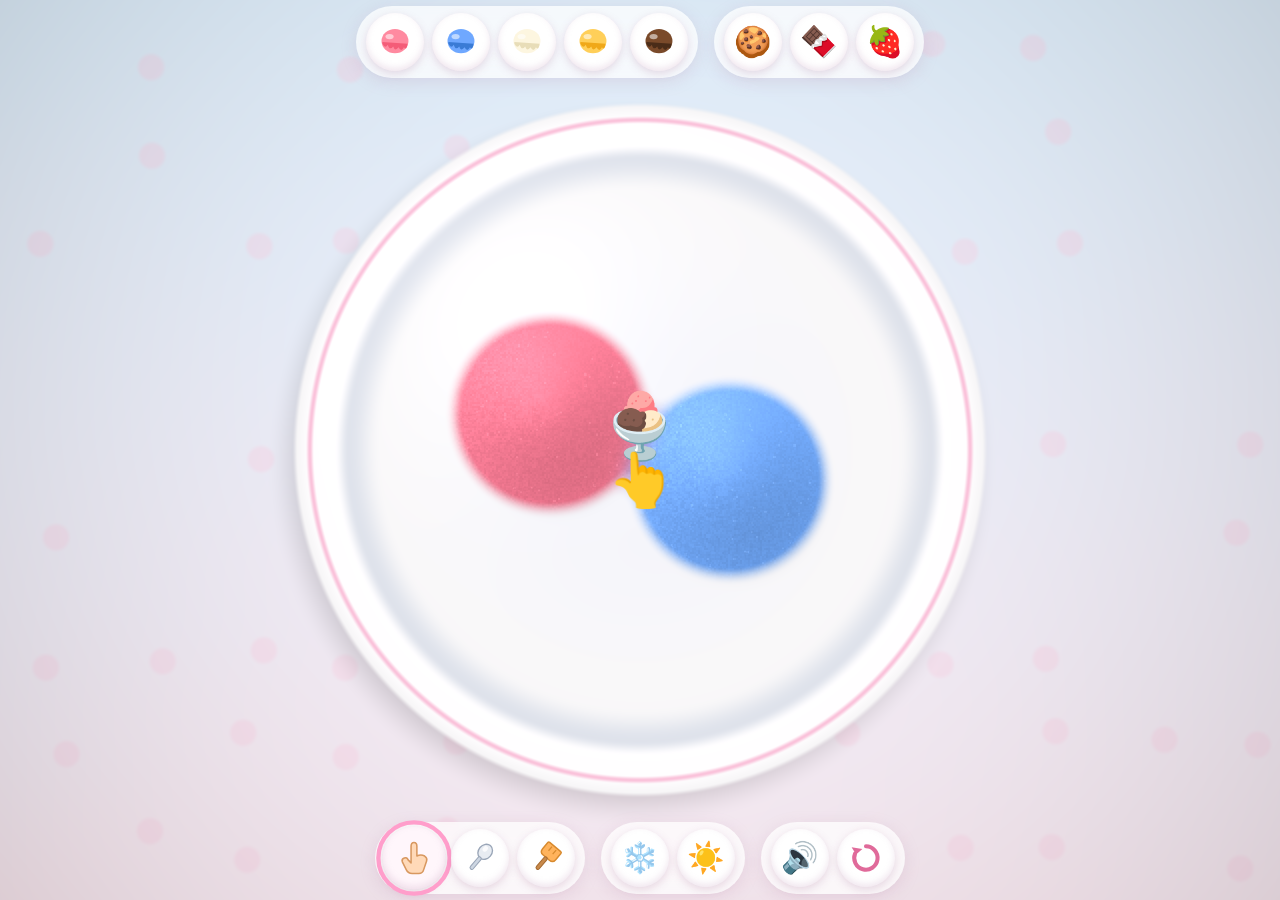
==== mazemaze-marble-ice/index.html @ f30cace2 "まぜまぜマーブル・アイス: WebGL2流体シミュで質感を混ぜる4歳児向けゲームを追加 - 各ピクセルが色/温度/空気量/氷結晶/ツヤを持つGPU流体シミュレーション - MacCormack移流によ" ====
<!DOCTYPE html>
<html lang="ja">
<head>
<meta charset="UTF-8">
<meta name="viewport" content="width=device-width, initial-scale=1.0, maximum-scale=1.0, user-scalable=no, viewport-fit=cover">
<meta name="apple-mobile-web-app-capable" content="yes">
<meta name="apple-mobile-web-app-status-bar-style" content="black-translucent">
<meta name="theme-color" content="#ffeef6">
<title>まぜまぜマーブル・アイス</title>
<link rel="icon" href="assets/icon.svg" type="image/svg+xml">
<link rel="stylesheet" href="css/style.css">
</head>
<body>
  <canvas id="glcanvas"></canvas>

  <!-- 上バー: フレーバー + トッピング -->
  <div id="topbar" class="bar">
    <div class="group" id="flavors"></div>
    <div class="divider"></div>
    <div class="group" id="toppings"></div>
  </div>

  <!-- 下バー: 道具 + 温度 + 音 + リセット -->
  <div id="bottombar" class="bar">
    <div class="group" id="tools"></div>
    <div class="divider"></div>
    <div class="group" id="temps"></div>
    <div class="divider"></div>
    <div class="group" id="misc"></div>
  </div>

  <!-- 道具カーソル(スプーン/ヘラ) -->
  <div id="toolcursor"></div>

  <!-- はじめのタップ促し -->
  <div id="starthint"><div class="hint-ice">🍨</div><div class="hint-hand">👆</div></div>

  <!-- WebGL2非対応メッセージ -->
  <div id="nogl" hidden>
    <div class="nogl-inner">🍨💦<br>このブラウザでは あそべません<br><span>WebGL2 が必要です</span></div>
  </div>

  <script type="module" src="js/main.js"></script>
</body>
</html>
---- mazemaze-marble-ice/css/style.css ----
/* まぜまぜマーブル・アイス */
* { margin: 0; padding: 0; box-sizing: border-box; }

html, body {
  width: 100%;
  height: 100%;
  overflow: hidden;
  position: fixed;
  background: #ffeef6;
  touch-action: none;
  -webkit-user-select: none;
  user-select: none;
  -webkit-touch-callout: none;
  -webkit-tap-highlight-color: transparent;
  font-family: "Hiragino Maru Gothic ProN", "BIZ UDGothic", "Yu Gothic", sans-serif;
}

#glcanvas {
  position: absolute;
  inset: 0;
  width: 100%;
  height: 100%;
  display: block;
}

/* ---------- バー ---------- */
.bar {
  position: absolute;
  left: 0;
  right: 0;
  display: flex;
  justify-content: center;
  align-items: center;
  gap: 6px;
  padding: 6px 10px;
  pointer-events: none;
  z-index: 10;
}
#topbar    { top: env(safe-area-inset-top, 0px); }
#bottombar { bottom: env(safe-area-inset-bottom, 0px); }

.group {
  display: flex;
  gap: 8px;
  padding: 7px 10px;
  background: rgba(255, 255, 255, 0.72);
  backdrop-filter: blur(10px);
  -webkit-backdrop-filter: blur(10px);
  border-radius: 999px;
  box-shadow: 0 4px 16px rgba(180, 120, 160, 0.18);
  pointer-events: auto;
}
.divider { width: 4px; }

/* ---------- ボタン ---------- */
:root { --btn: clamp(32px, calc((100vw - 128px) / 8), 58px); }
button.gamebtn {
  width: var(--btn);
  height: var(--btn);
  border: none;
  border-radius: 50%;
  background: #fff;
  box-shadow: 0 3px 8px rgba(160, 100, 140, 0.22), inset 0 -3px 6px rgba(200, 160, 190, 0.25);
  font-size: calc(var(--btn) * 0.52);
  line-height: 1;
  display: flex;
  align-items: center;
  justify-content: center;
  cursor: pointer;
  position: relative;
  transition: transform 0.12s ease;
  padding: 0;
  color: #6b4a5e;
  touch-action: none;
}
button.gamebtn:active { transform: scale(0.88); }
button.gamebtn svg { width: 62%; height: 62%; display: block; pointer-events: none; }
button.gamebtn .em { pointer-events: none; }

button.gamebtn.selected {
  outline: 4px solid #ff9ecb;
  outline-offset: 2px;
  transform: scale(1.08);
  background: #fff6fb;
}
button.gamebtn.selected:active { transform: scale(0.95); }

button.gamebtn.holding { animation: holdpulse 0.5s ease infinite alternate; }
@keyframes holdpulse { from { transform: scale(1.0); } to { transform: scale(1.12); } }

/* デニー(だめだよ)アニメ */
button.gamebtn.deny { animation: deny 0.4s ease; }
@keyframes deny {
  0%, 100% { transform: translateX(0); }
  25% { transform: translateX(-6px) rotate(-6deg); }
  75% { transform: translateX(6px) rotate(6deg); }
}

/* ぽよん(押した時) */
button.gamebtn.boing { animation: boing 0.45s cubic-bezier(0.34, 1.56, 0.64, 1); }
@keyframes boing {
  0% { transform: scale(0.7); }
  60% { transform: scale(1.18); }
  100% { transform: scale(1); }
}

/* リセットボタンの長押しリング */
button.gamebtn svg#resetring {
  position: absolute;
  left: -6px;
  top: -6px;
  width: calc(100% + 12px);
  height: calc(100% + 12px);
  border-radius: 50%;
  pointer-events: none;
  opacity: 0;
}
#resetring.active { opacity: 1; }

/* ---------- 道具カーソル ---------- */
#toolcursor {
  position: absolute;
  width: 110px;
  height: 110px;
  margin-left: -55px;
  margin-top: -55px;
  pointer-events: none;
  z-index: 20;
  opacity: 0;
  transition: opacity 0.15s ease;
  will-change: transform;
  filter: drop-shadow(0 6px 8px rgba(90, 50, 80, 0.35));
}
#toolcursor.visible { opacity: 1; }
#toolcursor svg { width: 100%; height: 100%; }

/* ---------- はじめのヒント ---------- */
#starthint {
  position: absolute;
  left: 50%;
  top: 50%;
  transform: translate(-50%, -50%);
  z-index: 5;
  pointer-events: none;
  text-align: center;
  transition: opacity 0.5s ease;
}
#starthint.hidden { opacity: 0; }
.hint-ice { font-size: 64px; animation: hintfloat 2s ease-in-out infinite; }
.hint-hand {
  font-size: 52px;
  animation: hintstir 2.4s ease-in-out infinite;
  margin-top: -14px;
}
@keyframes hintfloat {
  0%, 100% { transform: translateY(0); }
  50% { transform: translateY(-8px); }
}
@keyframes hintstir {
  0%   { transform: translate(-34px, 0)   rotate(-12deg); }
  25%  { transform: translate(0, -16px)   rotate(0deg); }
  50%  { transform: translate(34px, 0)    rotate(12deg); }
  75%  { transform: translate(0, 12px)    rotate(0deg); }
  100% { transform: translate(-34px, 0)   rotate(-12deg); }
}

/* ---------- 非対応 ---------- */
#nogl {
  position: absolute;
  inset: 0;
  z-index: 100;
  display: flex;
  align-items: center;
  justify-content: center;
  background: #ffeef6;
}
#nogl[hidden] { display: none; }
.nogl-inner {
  text-align: center;
  font-size: 26px;
  color: #a06080;
  line-height: 1.8;
}
.nogl-inner span { font-size: 15px; opacity: 0.7; }

/* ---------- 横画面: バーを左右の縦カラムに ---------- */
@media (orientation: landscape) and (max-height: 560px) {
  :root { --btn: clamp(30px, calc((100vh - 128px) / 8), 52px); }
  .bar {
    top: 0;
    bottom: 0;
    left: auto;
    right: auto;
    flex-direction: column;
    width: auto;
    padding: 10px 6px;
  }
  #topbar    { left: env(safe-area-inset-left, 0px);  right: auto; }
  #bottombar { right: env(safe-area-inset-right, 0px); left: auto; top: 0; }
  .group { flex-direction: column; padding: 10px 7px; }
  .divider { width: auto; height: 4px; }
}

@media (max-width: 420px) {
  .group { gap: 5px; padding: 6px 8px; }
  .bar { gap: 4px; }
}
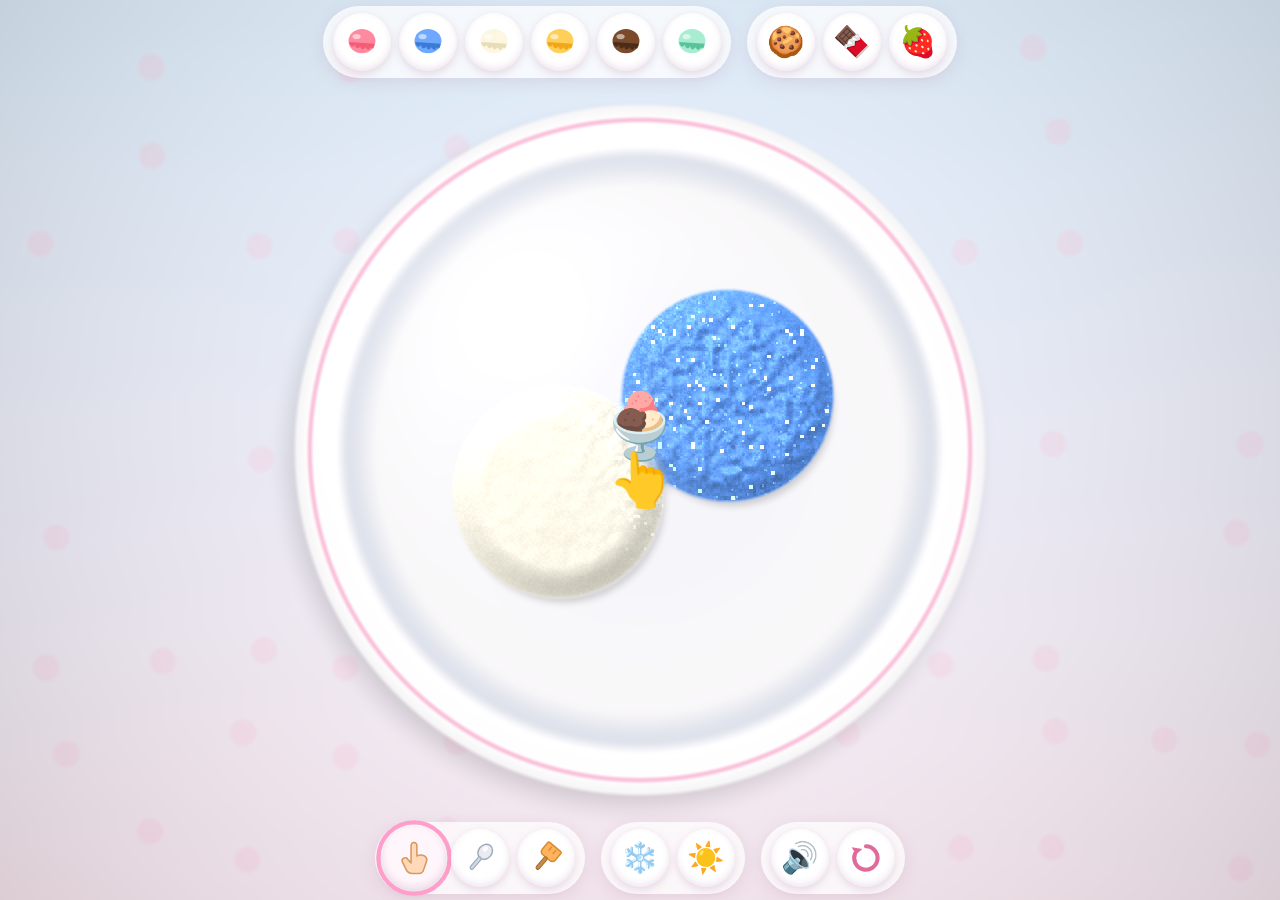
==== commit 63fd3a40: "定番案「注ぎ描き」を実装: フレーバーボタン長押し+ドラッグでアイスをたらして描ける(速さで太さ、滞留で山、タップは従来のぽとん) Co-authored-by: necktie_red <zan72" ====
--- a/mazemaze-marble-ice/index.html
+++ b/mazemaze-marble-ice/index.html
@@ -32,6 +32,9 @@
   <!-- 道具カーソル(スプーン/ヘラ) -->
   <div id="toolcursor"></div>
 
+  <!-- 注ぎカーソル(フレーバーを持ち運ぶしずく) -->
+  <div id="pourcursor"></div>
+
   <!-- はじめのタップ促し -->
   <div id="starthint"><div class="hint-ice">🍨</div><div class="hint-hand">👆</div></div>
 
--- a/mazemaze-marble-ice/css/style.css
+++ b/mazemaze-marble-ice/css/style.css
@@ -53,7 +53,7 @@
 .divider { width: 4px; }
 
 /* ---------- ボタン ---------- */
-:root { --btn: clamp(32px, calc((100vw - 128px) / 8), 58px); }
+:root { --btn: clamp(32px, calc((100vw - 132px) / 9), 58px); }
 button.gamebtn {
   width: var(--btn);
   height: var(--btn);
@@ -104,19 +104,6 @@
   100% { transform: scale(1); }
 }
 
-/* リセットボタンの長押しリング */
-button.gamebtn svg#resetring {
-  position: absolute;
-  left: -6px;
-  top: -6px;
-  width: calc(100% + 12px);
-  height: calc(100% + 12px);
-  border-radius: 50%;
-  pointer-events: none;
-  opacity: 0;
-}
-#resetring.active { opacity: 1; }
-
 /* ---------- 道具カーソル ---------- */
 #toolcursor {
   position: absolute;
@@ -133,6 +120,29 @@
 }
 #toolcursor.visible { opacity: 1; }
 #toolcursor svg { width: 100%; height: 100%; }
+
+/* ---------- 注ぎカーソル(フレーバーを持ち運ぶしずく) ---------- */
+#pourcursor {
+  position: absolute;
+  left: 0;
+  top: 0;
+  width: 30px;
+  height: 34px;
+  margin-left: -15px;
+  margin-top: -17px;
+  border-radius: 50% 50% 58% 58% / 42% 42% 62% 62%;
+  pointer-events: none;
+  z-index: 20;
+  opacity: 0;
+  transition: opacity 0.12s ease;
+  will-change: transform;
+  box-shadow: 0 6px 10px rgba(90, 50, 80, 0.28), inset -4px -5px 8px rgba(0, 0, 0, 0.12), inset 4px 5px 8px rgba(255, 255, 255, 0.5);
+}
+#pourcursor.visible { opacity: 0.95; animation: pourwob 0.6s ease-in-out infinite alternate; }
+@keyframes pourwob {
+  from { scale: 1 0.96; }
+  to   { scale: 0.94 1.06; }
+}
 
 /* ---------- はじめのヒント ---------- */
 #starthint {
@@ -185,7 +195,7 @@
 
 /* ---------- 横画面: バーを左右の縦カラムに ---------- */
 @media (orientation: landscape) and (max-height: 560px) {
-  :root { --btn: clamp(30px, calc((100vh - 128px) / 8), 52px); }
+  :root { --btn: clamp(30px, calc((100vh - 132px) / 9), 52px); }
   .bar {
     top: 0;
     bottom: 0;
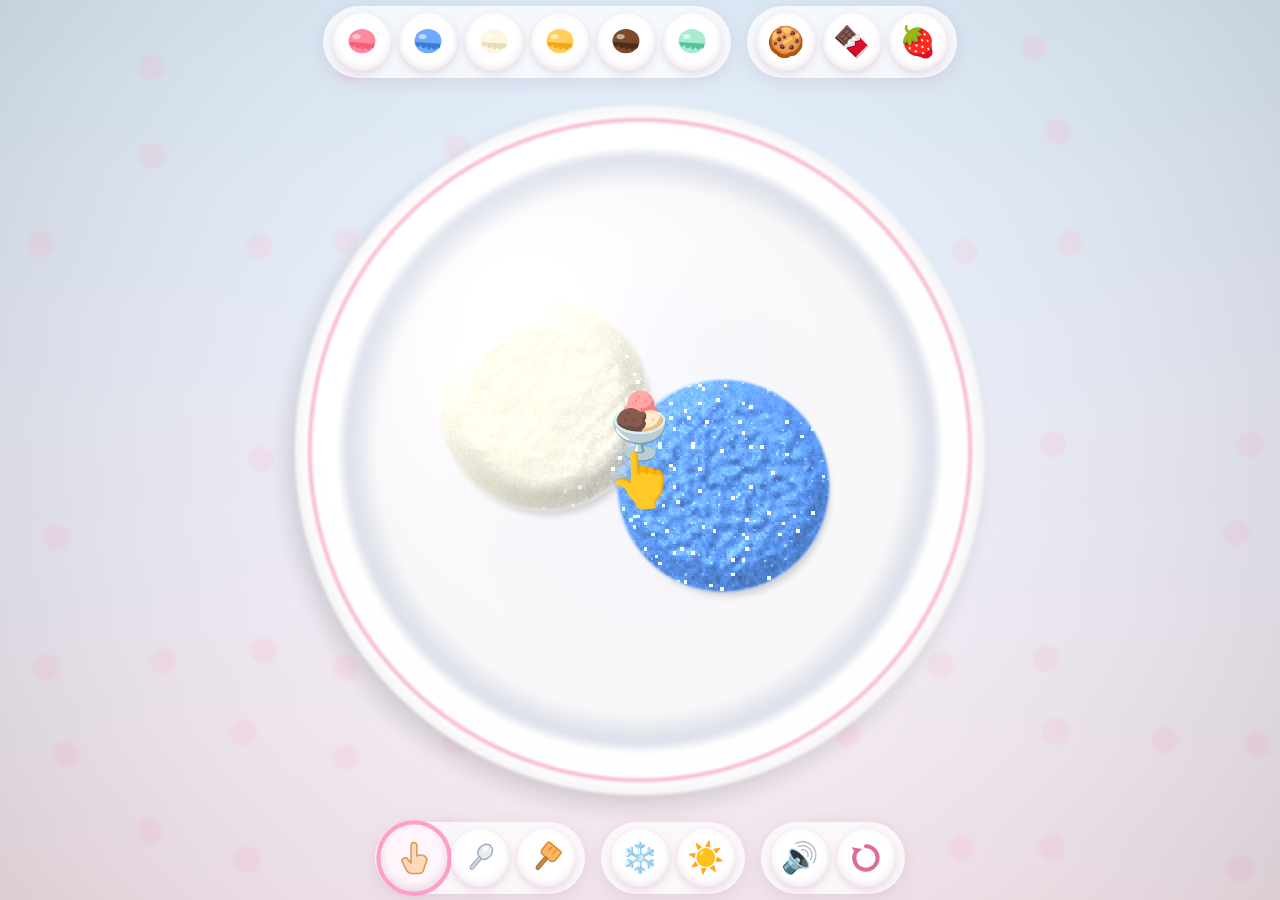
==== commit 2b883610: "穴案「味見スプーン」を実装: スプーン静止ですくい取り(くぼみが残る)、お皿の上で置き直し・外でぱくっと味見、咀嚼音は一口の質感配合から合成 Co-authored-by: necktie_red <" ====
--- a/mazemaze-marble-ice/index.html
+++ b/mazemaze-marble-ice/index.html
@@ -35,6 +35,9 @@
   <!-- 注ぎカーソル(フレーバーを持ち運ぶしずく) -->
   <div id="pourcursor"></div>
 
+  <!-- 味見スプーンの上の一口 -->
+  <div id="spoonbite"></div>
+
   <!-- はじめのタップ促し -->
   <div id="starthint"><div class="hint-ice">🍨</div><div class="hint-hand">👆</div></div>
 
--- a/mazemaze-marble-ice/css/style.css
+++ b/mazemaze-marble-ice/css/style.css
@@ -143,6 +143,25 @@
   from { scale: 1 0.96; }
   to   { scale: 0.94 1.06; }
 }
+
+/* ---------- 味見スプーンの上の一口 ---------- */
+#spoonbite {
+  position: absolute;
+  left: 0;
+  top: 0;
+  width: 34px;
+  height: 28px;
+  margin-left: -17px;
+  margin-top: -16px;
+  border-radius: 52% 52% 46% 46% / 62% 62% 40% 40%;
+  pointer-events: none;
+  z-index: 21;
+  opacity: 0;
+  transition: opacity 0.12s ease;
+  will-change: transform;
+  box-shadow: 0 3px 6px rgba(90, 50, 80, 0.25), inset -3px -4px 7px rgba(0, 0, 0, 0.14), inset 3px 4px 7px rgba(255, 255, 255, 0.45);
+}
+#spoonbite.visible { opacity: 1; }
 
 /* ---------- はじめのヒント ---------- */
 #starthint {
